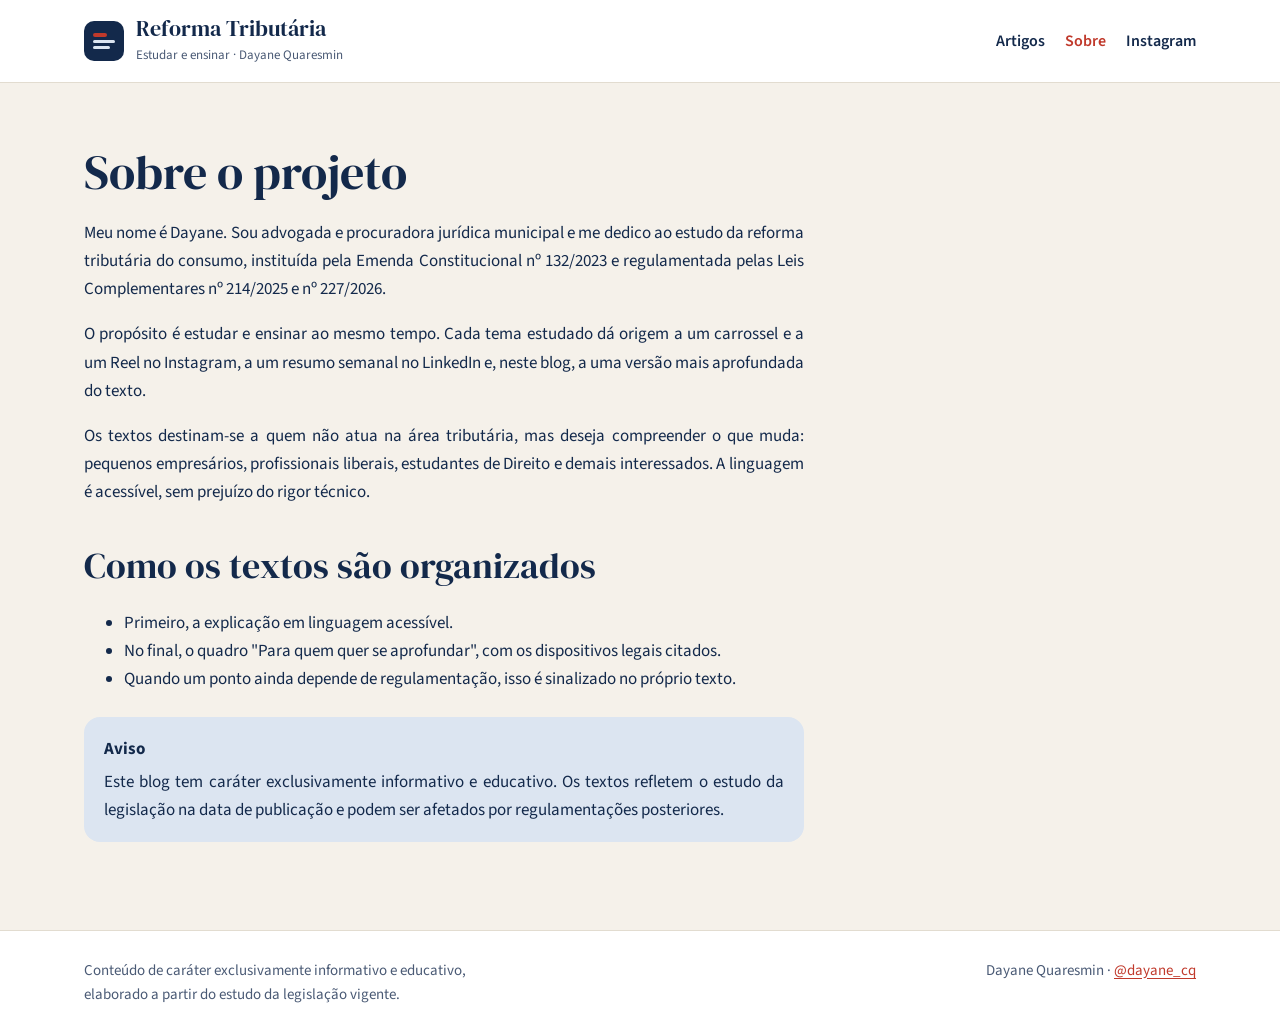
==== sobre.html @ baf085f2 "Publica o blog com o primeiro artigo (Semana 1) Co-Authored-By: Claude Opus 5.5 <noreply@anthropic.c" ====
<!DOCTYPE html>
<html lang="pt-BR">
<head>
<meta charset="utf-8">
<meta name="viewport" content="width=device-width, initial-scale=1">
<title>Sobre | Reforma Tributária</title>
<meta name="description" content="Sobre o projeto Reforma Tributária: Estudar e Ensinar.">
<link rel="preconnect" href="https://fonts.googleapis.com">
<link rel="preconnect" href="https://fonts.gstatic.com" crossorigin>
<link href="https://fonts.googleapis.com/css2?family=DM+Serif+Display&family=Source+Sans+3:wght@400;600;700&display=swap" rel="stylesheet">
<link rel="stylesheet" href="assets/style.css">
</head>
<body>

<header class="topo">
  <div class="wrap">
    <a class="marca" href="index.html">
      <svg width="40" height="40" viewBox="0 0 40 40" aria-hidden="true"><rect width="40" height="40" rx="10" fill="#13294B"/><rect x="9" y="12" width="14" height="4" rx="2" fill="#C0392B"/><rect x="9" y="19" width="22" height="3" rx="1.5" fill="#DCE5F1"/><rect x="9" y="25" width="17" height="3" rx="1.5" fill="#DCE5F1"/></svg>
      <span><b>Reforma Tributária</b><small>Estudar e ensinar · Dayane Quaresmin</small></span>
    </a>
    <nav class="menu" aria-label="Menu principal">
      <a href="index.html">Artigos</a>
      <a href="sobre.html" aria-current="page">Sobre</a>
      <a href="https://www.instagram.com/dayane_cq/">Instagram</a>
    </nav>
  </div>
</header>

<main>
  <div class="sobre">
    <h1>Sobre o projeto</h1>
    <p>Meu nome é Dayane. Sou advogada e procuradora jurídica municipal e me dedico ao estudo da reforma tributária do consumo, instituída pela Emenda Constitucional nº 132/2023 e regulamentada pelas Leis Complementares nº 214/2025 e nº 227/2026.</p>
    <p>O propósito é estudar e ensinar ao mesmo tempo. Cada tema estudado dá origem a um carrossel e a um Reel no Instagram, a um resumo semanal no LinkedIn e, neste blog, a uma versão mais aprofundada do texto.</p>
    <p>Os textos destinam-se a quem não atua na área tributária, mas deseja compreender o que muda: pequenos empresários, profissionais liberais, estudantes de Direito e demais interessados. A linguagem é acessível, sem prejuízo do rigor técnico.</p>
    <h2 class="secao-titulo" style="margin-top:40px">Como os textos são organizados</h2>
    <ul>
      <li>Primeiro, a explicação em linguagem acessível.</li>
      <li>No final, o quadro "Para quem quer se aprofundar", com os dispositivos legais citados.</li>
      <li>Quando um ponto ainda depende de regulamentação, isso é sinalizado no próprio texto.</li>
    </ul>
    <div class="nota">
      <strong>Aviso</strong>
      Este blog tem caráter exclusivamente informativo e educativo. Os textos refletem o estudo da legislação na data de publicação e podem ser afetados por regulamentações posteriores.
    </div>
  </div>
</main>

<footer class="rodape">
  <div class="wrap">
    <p>Conteúdo de caráter exclusivamente informativo e educativo, elaborado a partir do estudo da legislação vigente.</p>
    <p>Dayane Quaresmin · <a href="https://www.instagram.com/dayane_cq/">@dayane_cq</a></p>
  </div>
</footer>

</body>
</html>
---- assets/style.css ----
/*
VOICE: caderno de estudo sério e acessível, de uma procuradora que aprende e explica.
IDEA: um boletim impresso de estudo, com a linha do tempo da reforma como fio condutor.
PICTURE: na capa, a linha do tempo 2026–2033 em faixa azul-marinho.
COLOUR and TYPE: as cores dos cards (azul-marinho, azul, vermelho, branco, papel); DM Serif Display + Source Sans 3.
LAYOUT: cabeçalho, faixa de destaque, lista de artigos em coluna única; artigo em coluna de leitura de 68 caracteres.
*/
:root{
  --marinho:#13294B; --azul:#2E5A9E; --azul-claro:#DCE5F1; --vermelho:#C0392B;
  --papel:#F5F1EA; --branco:#FFFFFF; --cinza:#4A5A75; --linha:#E2DCD0;
  color-scheme:light;
}
*{box-sizing:border-box;min-width:0}
html{scroll-padding-top:72px}
body{margin:0;background:var(--papel);color:var(--marinho);font:17px/1.65 'Source Sans 3',system-ui,sans-serif;overflow-x:clip}
a{color:var(--vermelho);text-underline-offset:3px}
a:hover{color:#962C21}
a:focus-visible{outline:3px solid var(--azul);outline-offset:3px;border-radius:4px}
img{max-width:100%}

/* Cabeçalho */
.topo{background:var(--branco);border-bottom:1px solid var(--linha)}
.topo .wrap{display:flex;flex-wrap:wrap;align-items:center;gap:12px 28px;padding:16px max(5vw,16px);max-width:1240px;margin:0 auto}
.marca{display:flex;align-items:center;gap:12px;text-decoration:none;color:var(--marinho);margin-right:auto}
.marca svg{flex:none}
.marca b{font:400 22px/1.1 'DM Serif Display',Georgia,serif}
.marca small{display:block;font-size:13px;color:var(--cinza)}
.menu{display:flex;flex-wrap:wrap;gap:4px 20px;font-weight:600;font-size:16px}
.menu a{color:var(--marinho);text-decoration:none;padding:10px 0;display:inline-block}
.menu a:hover,.menu a[aria-current]{color:var(--vermelho)}

/* Faixa da capa */
.capa{background:var(--marinho);color:var(--branco)}
.capa .wrap{max-width:1240px;margin:0 auto;padding:clamp(36px,6vw,80px) max(5vw,16px);display:grid;grid-template-columns:minmax(0,1fr) minmax(0,1.1fr);gap:clamp(28px,5vw,64px);align-items:center}
.capa h1{font:400 clamp(34px,5vw,52px)/1.05 'DM Serif Display',Georgia,serif;margin:0 0 18px;text-wrap:balance}
.capa p{color:var(--azul-claro);font-size:18px;margin:0 0 14px;max-width:34em}
.capa .chamada{display:inline-flex;align-items:center;min-height:44px;padding:0 20px;margin-top:10px;border-radius:12px;background:var(--vermelho);color:var(--branco);font-weight:700;text-decoration:none}
.capa .chamada:hover{background:#962C21;color:var(--branco)}

.tempo{background:rgba(255,255,255,.06);border:1px solid rgba(255,255,255,.14);border-radius:24px;padding:28px 26px}
.tempo h2{font-size:14px;font-weight:700;color:var(--azul-claro);margin:0 0 22px;letter-spacing:.02em}
.marcos{list-style:none;margin:0;padding:0;position:relative;display:grid;gap:18px}
.marcos::before{content:"";position:absolute;left:13px;top:8px;bottom:8px;width:3px;background:var(--azul);border-radius:2px}
.marcos li{position:relative;padding-left:46px}
.marcos li::before{content:"";position:absolute;left:4px;top:5px;width:21px;height:21px;border-radius:50%;background:var(--branco);box-shadow:0 0 0 4px var(--marinho)}
.marcos li.fim::before{background:#E0584A}
.marcos b{display:block;font:400 26px/1.1 'DM Serif Display',Georgia,serif;color:var(--branco)}
.marcos span{color:var(--azul-claro);font-size:16px}

/* Conteúdo */
main{max-width:1240px;margin:0 auto;padding:clamp(32px,5vw,64px) max(5vw,16px)}
.secao-titulo{font:400 clamp(28px,3.4vw,36px)/1.1 'DM Serif Display',Georgia,serif;margin:0 0 24px}
.lista{display:grid;gap:18px;max-width:860px}
.card{background:var(--branco);border:1px solid var(--linha);border-radius:20px;padding:24px 26px}
.card .meta{font-size:14px;color:var(--cinza);margin:0 0 6px}
.card h3{font:400 26px/1.15 'DM Serif Display',Georgia,serif;margin:0 0 10px}
.card h3 a{color:var(--marinho);text-decoration:none}
.card h3 a:hover{color:var(--vermelho)}
.card p{margin:0 0 12px}
.etiquetas{display:flex;flex-wrap:wrap;gap:8px;margin:0;padding:0;list-style:none}
.etiquetas li{font-size:14px;font-weight:600;background:var(--azul-claro);color:var(--marinho);padding:4px 12px;border-radius:999px}
.proximos{margin-top:48px;max-width:860px}
.proximos ol{margin:0;padding-left:22px}
.proximos li{margin:6px 0}

/* Artigo */
.artigo{max-width:720px;margin:0 auto}
.artigo .meta{font-size:15px;color:var(--cinza);margin:0 0 10px}
.artigo h1{font:400 clamp(34px,5vw,48px)/1.08 'DM Serif Display',Georgia,serif;margin:0 0 18px;text-wrap:balance}
.artigo .abertura{font-size:20px;line-height:1.55;color:var(--cinza);margin:0 0 32px}
.artigo h2{font:400 30px/1.15 'DM Serif Display',Georgia,serif;margin:44px 0 14px}
.artigo p,.artigo li{max-width:68ch}
.artigo ul{padding-left:22px}
.artigo li{margin:8px 0}
.tabela{width:100%;border-collapse:collapse;margin:20px 0 8px;background:var(--branco);border-radius:16px;overflow:hidden;font-size:16px}
.tabela th,.tabela td{text-align:left;padding:12px 14px;border-bottom:1px solid var(--linha);vertical-align:top}
.tabela th{background:var(--marinho);color:var(--branco);font-weight:700}
.tabela tr:last-child td{border-bottom:0}
.riscado{text-decoration:line-through;text-decoration-color:var(--vermelho);color:var(--cinza)}
.nota{background:var(--azul-claro);border-radius:16px;padding:18px 20px;margin:24px 0}
.nota strong{display:block;margin-bottom:4px}
.aprofundar{background:var(--marinho);color:var(--branco);border-radius:20px;padding:26px 26px 18px;margin:48px 0 0}
.aprofundar h2{color:var(--branco);margin:0 0 12px;font-size:26px}
.aprofundar li{color:var(--azul-claro)}
.aprofundar b{color:var(--branco)}
.voltar{display:inline-flex;align-items:center;min-height:44px;font-weight:600}

/* Sobre */
.sobre{max-width:720px}
.sobre h1{font:400 clamp(34px,5vw,48px)/1.08 'DM Serif Display',Georgia,serif;margin:0 0 20px}

/* Rodapé */
.rodape{background:var(--branco);border-top:1px solid var(--linha);font-size:15px;color:var(--cinza)}
.rodape .wrap{max-width:1240px;margin:0 auto;padding:28px max(5vw,16px);display:flex;flex-wrap:wrap;gap:10px 32px;justify-content:space-between}
.rodape p{margin:0;max-width:60ch}

/* Texto justificado */
.capa p,.card p,.artigo p,.artigo li,.sobre p,.sobre li,.nota,.proximos li{text-align:justify;hyphens:auto;-webkit-hyphens:auto}
.artigo .meta,.card .meta{text-align:left}

@media(max-width:820px){
  .capa .wrap{grid-template-columns:minmax(0,1fr)}
}
@media(max-width:600px){
  body{font-size:16px}
  .tabela{font-size:14px}
  .tabela thead{display:none}
  .tabela tr{display:grid;padding:10px 14px;border-bottom:1px solid var(--linha)}
  .tabela td{border:0;padding:3px 0}
  .tabela td::before{content:attr(data-l) ": ";font-weight:700;color:var(--marinho)}
}
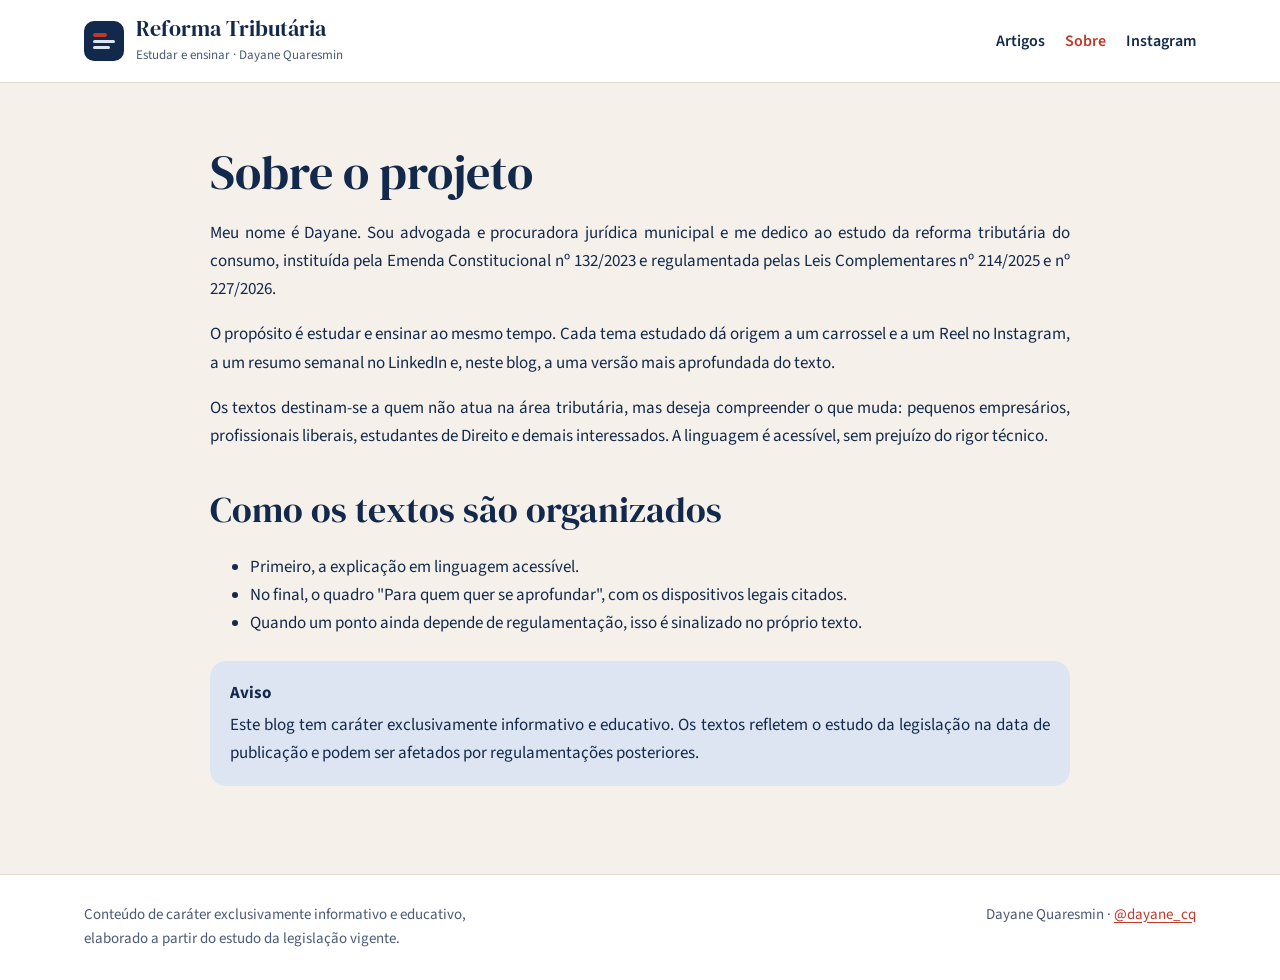
==== commit 1ff03c8d: "Centraliza o conteúdo e força a atualização do estilo Co-Authored-By: Claude Opus 5.5 <noreply@anthr" ====
--- a/sobre.html
+++ b/sobre.html
@@ -8,7 +8,7 @@
 <link rel="preconnect" href="https://fonts.googleapis.com">
 <link rel="preconnect" href="https://fonts.gstatic.com" crossorigin>
 <link href="https://fonts.googleapis.com/css2?family=DM+Serif+Display&family=Source+Sans+3:wght@400;600;700&display=swap" rel="stylesheet">
-<link rel="stylesheet" href="assets/style.css">
+<link rel="stylesheet" href="assets/style.css?v=3">
 </head>
 <body>
 
--- a/assets/style.css
+++ b/assets/style.css
@@ -50,7 +50,7 @@
 /* Conteúdo */
 main{max-width:1240px;margin:0 auto;padding:clamp(32px,5vw,64px) max(5vw,16px)}
 .secao-titulo{font:400 clamp(28px,3.4vw,36px)/1.1 'DM Serif Display',Georgia,serif;margin:0 0 24px}
-.lista{display:grid;gap:18px;max-width:860px}
+.lista{display:grid;gap:18px}
 .card{background:var(--branco);border:1px solid var(--linha);border-radius:20px;padding:24px 26px}
 .card .meta{font-size:14px;color:var(--cinza);margin:0 0 6px}
 .card h3{font:400 26px/1.15 'DM Serif Display',Georgia,serif;margin:0 0 10px}
@@ -59,7 +59,7 @@
 .card p{margin:0 0 12px}
 .etiquetas{display:flex;flex-wrap:wrap;gap:8px;margin:0;padding:0;list-style:none}
 .etiquetas li{font-size:14px;font-weight:600;background:var(--azul-claro);color:var(--marinho);padding:4px 12px;border-radius:999px}
-.proximos{margin-top:48px;max-width:860px}
+.proximos{margin-top:48px}
 .proximos ol{margin:0;padding-left:22px}
 .proximos li{margin:6px 0}
 
@@ -69,7 +69,6 @@
 .artigo h1{font:400 clamp(34px,5vw,48px)/1.08 'DM Serif Display',Georgia,serif;margin:0 0 18px;text-wrap:balance}
 .artigo .abertura{font-size:20px;line-height:1.55;color:var(--cinza);margin:0 0 32px}
 .artigo h2{font:400 30px/1.15 'DM Serif Display',Georgia,serif;margin:44px 0 14px}
-.artigo p,.artigo li{max-width:68ch}
 .artigo ul{padding-left:22px}
 .artigo li{margin:8px 0}
 .tabela{width:100%;border-collapse:collapse;margin:20px 0 8px;background:var(--branco);border-radius:16px;overflow:hidden;font-size:16px}
@@ -86,7 +85,8 @@
 .voltar{display:inline-flex;align-items:center;min-height:44px;font-weight:600}
 
 /* Sobre */
-.sobre{max-width:720px}
+.sobre{max-width:860px;margin:0 auto}
+.coluna{max-width:860px;margin:0 auto}
 .sobre h1{font:400 clamp(34px,5vw,48px)/1.08 'DM Serif Display',Georgia,serif;margin:0 0 20px}
 
 /* Rodapé */
@@ -94,9 +94,9 @@
 .rodape .wrap{max-width:1240px;margin:0 auto;padding:28px max(5vw,16px);display:flex;flex-wrap:wrap;gap:10px 32px;justify-content:space-between}
 .rodape p{margin:0;max-width:60ch}
 
-/* Texto justificado */
-.capa p,.card p,.artigo p,.artigo li,.sobre p,.sobre li,.nota,.proximos li{text-align:justify;hyphens:auto;-webkit-hyphens:auto}
-.artigo .meta,.card .meta{text-align:left}
+/* Texto justificado, sem separação silábica, com a mesma largura dentro e fora das caixas */
+p,li,.nota{text-align:justify;hyphens:manual;-webkit-hyphens:manual;overflow-wrap:normal;word-break:normal}
+.meta,.marcos li,.etiquetas li,.menu a,.rodape p,.tabela td{text-align:left}
 
 @media(max-width:820px){
   .capa .wrap{grid-template-columns:minmax(0,1fr)}
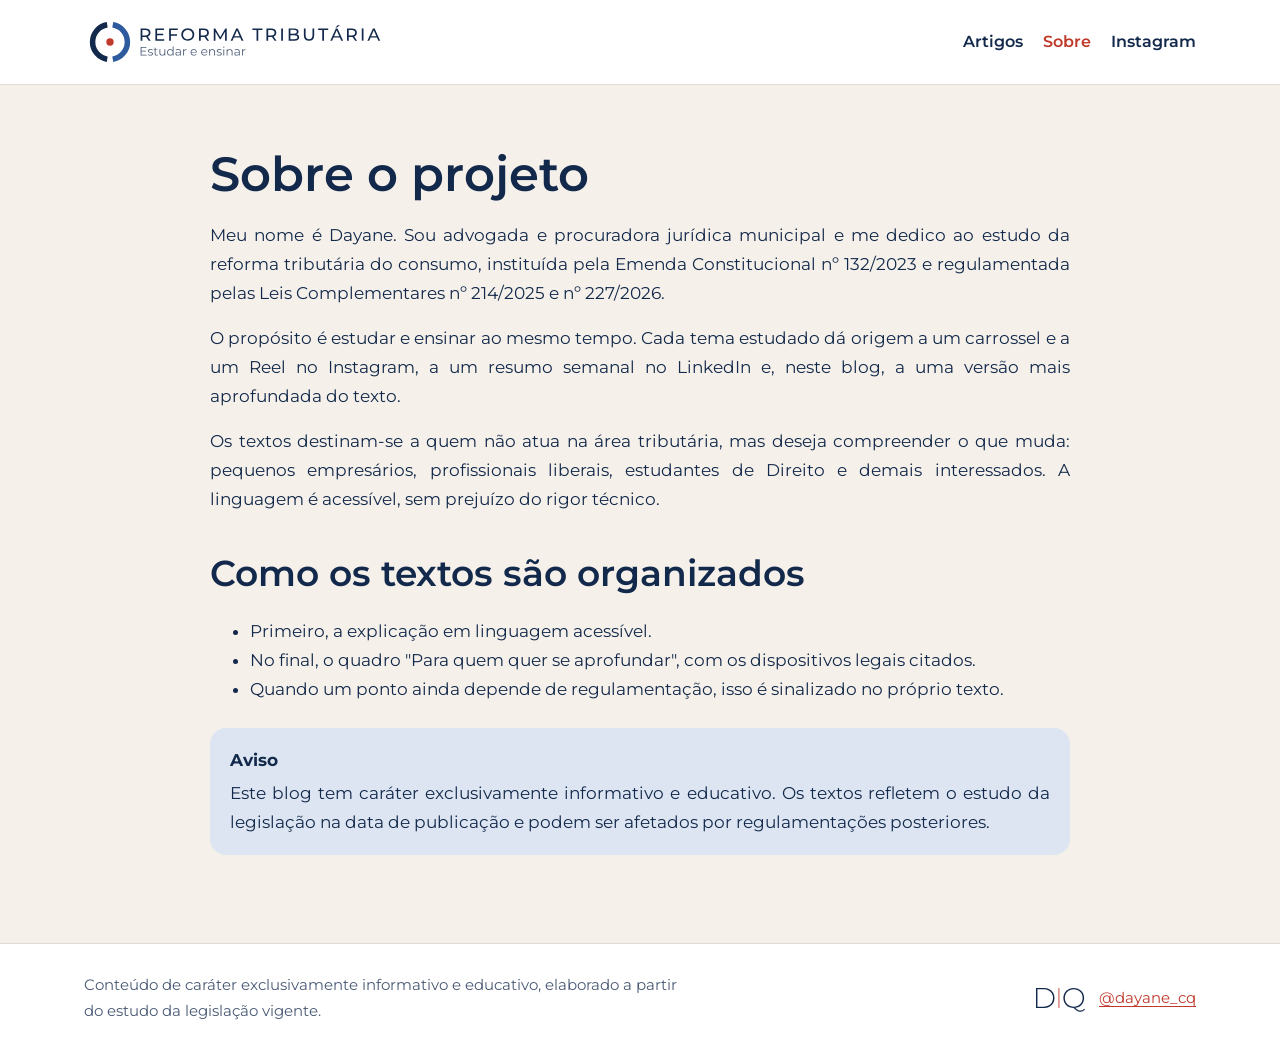
==== commit ebf3a9cb: "Aplica a identidade visual: selo da série, assinatura D | Q, ícone e fonte Montserrat Co-Authored-By" ====
--- a/sobre.html
+++ b/sobre.html
@@ -7,17 +7,15 @@
 <meta name="description" content="Sobre o projeto Reforma Tributária: Estudar e Ensinar.">
 <link rel="preconnect" href="https://fonts.googleapis.com">
 <link rel="preconnect" href="https://fonts.gstatic.com" crossorigin>
-<link href="https://fonts.googleapis.com/css2?family=DM+Serif+Display&family=Source+Sans+3:wght@400;600;700&display=swap" rel="stylesheet">
-<link rel="stylesheet" href="assets/style.css?v=3">
+<link href="https://fonts.googleapis.com/css2?family=Montserrat:wght@400;500;600&display=swap" rel="stylesheet">
+<link rel="icon" href="assets/marca/serie-simbolo.svg" type="image/svg+xml">
+<link rel="stylesheet" href="assets/style.css?v=4">
 </head>
 <body>
 
 <header class="topo">
   <div class="wrap">
-    <a class="marca" href="index.html">
-      <svg width="40" height="40" viewBox="0 0 40 40" aria-hidden="true"><rect width="40" height="40" rx="10" fill="#13294B"/><rect x="9" y="12" width="14" height="4" rx="2" fill="#C0392B"/><rect x="9" y="19" width="22" height="3" rx="1.5" fill="#DCE5F1"/><rect x="9" y="25" width="17" height="3" rx="1.5" fill="#DCE5F1"/></svg>
-      <span><b>Reforma Tributária</b><small>Estudar e ensinar · Dayane Quaresmin</small></span>
-    </a>
+    <a class="marca" href="index.html"><svg class="logo" width="302" height="52" viewBox="0 0 1040.06 179.00" role="img" aria-label="Reforma Tributária: estudar e ensinar"><path d="M80.00 30.26 A60 60 0 0 0 80.00 148.74" fill="none" stroke="#13294B" stroke-width="19.00"/><path d="M99.00 30.26 A60 60 0 0 1 99.00 148.74" fill="none" stroke="#2E5A9E" stroke-width="19.00"/><circle cx="89.5" cy="89.5" r="12.73" fill="#C0392B"/><path transform="translate(188.69,84.80) scale(0.06000,-0.06000)" d="M105.1311818943839 0V700H378.44509639564126Q514.2011735121542 700 592.2682313495391 635.2774518021794Q670.3352891869238 570.5549036043587 670.3352891869238 455.6433361274099Q670.3352891869238 380.2652975691534 635.2240150880134 325.80951383067895Q600.1127409891031 271.3537300922045 534.8124476110645 242.16471081307628Q469.51215423302597 212.97569153394804 378.44509639564126 212.97569153394804H160.04568315171835L204.51508801341157 259.1341156747695V0ZM573.4178541492037 0 394.6404023470243 254H502.4023470243085L682.0243084660519 0ZM204.51508801341157 249.31098072087175 160.04568315171835 297.8474434199497H375.3780385582565Q471.3537300922045 297.8474434199497 520.7303017602683 339.4130343671417Q570.1068734283319 380.9786253143336 570.1068734283319 455.6433361274099Q570.1068734283319 531.3080469404862 520.7303017602683 572.3736378876781Q471.3537300922045 613.43922883487 375.3780385582565 613.43922883487H160.04568315171835L204.51508801341157 662.8202011735121Z" fill="#13294B"/><path transform="translate(239.51,84.80) scale(0.06000,-0.06000)" d="M105.1311818943839 0V700H599.2011735121542V613.43922883487H204.51508801341157V86.56077116512992H613.3566638725902V0ZM196.13704945515508 313.06412405699916V397.93587594300084H555.8901927912825V313.06412405699916Z" fill="#13294B"/><path transform="translate(286.91,84.80) scale(0.06000,-0.06000)" d="M105.1311818943839 0V700H599.2011735121542V613.43922883487H204.51508801341157V0ZM195.29253981559094 282.9300083822297V369.4907795473596H555.8901927912825V282.9300083822297Z" fill="#13294B"/><path transform="translate(332.21,84.80) scale(0.06000,-0.06000)" d="M420.71724680519407 -8.067057837384745Q340.5229261334392 -8.067057837384745 272.30567932824516 18.855196982397317Q204.08843252305113 45.77745180217938 153.89941324392288 94.19970662196144Q103.71039396479463 142.6219614417435 75.86588432523051 207.6817382443338Q48.02137468566639 272.74151504692406 48.02137468566639 350Q48.02137468566639 427.25848495307594 75.86588432523051 492.31826175566624Q103.71039396479463 557.3780385582565 154.006828943692 605.9221521515327Q204.30326392258937 654.4662657448089 272.2293771415126 681.2666617910968Q340.15549036043586 708.0670578373847 420.53352891869235 708.0670578373847Q500.91156747694885 708.0670578373847 568.5950693739798 681.4168598142408Q636.2785712710107 654.7666617910968 686.3953627520184 606.4946049944588Q736.512154233026 558.2225481978206 764.3566638725902 492.871332774518Q792.2011735121542 427.52011735121545 792.2011735121542 349.9155490360436Q792.2011735121542 272.3109807208717 764.3566638725902 207.04421626152555Q736.512154233026 141.77745180217937 686.3953627520184 93.50539500554126Q636.2785712710107 45.23333820890316 568.5950693739798 18.58314018575921Q500.91156747694885 -8.067057837384745 420.71724680519407 -8.067057837384745ZM420.53352891869235 81.02724224643755Q479.0213746856664 81.02724224643755 528.4162863618019 101.08596244047726Q577.8111980379374 121.14468263451695 614.4590357331347 157.6515533876692Q651.1068734283319 194.15842414082147 671.5398155909472 243.09023549320725Q691.9727577535624 292.022046845593 691.9727577535624 350.2549463062835Q691.9727577535624 408.48784576697403 671.6347043144938 457.0921861302893Q651.296650875425 505.69652649360455 614.6083976127912 542.2502039569242Q577.9201443501574 578.803881420244 528.4707595179119 598.8883195869032Q479.0213746856664 618.9727577535624 420.53352891869235 618.9727577535624Q362.0456831517184 618.9727577535624 312.4001949574767 598.8609293126158Q262.754706763235 578.7491008716693 225.92095745782984 542.1455731091465Q189.08720815242472 505.5420453466238 168.66849929834143 456.8714205195331Q148.24979044425817 408.20079569244234 148.24979044425817 350.2787297825162Q148.24979044425817 292.3566638725901 168.6295816505372 243.42485252020433Q189.00937285681627 194.49304116781855 225.7729177779471 157.6930838697433Q262.53646269907796 120.89312657166806 312.29107292539817 100.9601844090528Q362.0456831517184 81.02724224643755 420.53352891869235 81.02724224643755Z" fill="#13294B"/><path transform="translate(389.81,84.80) scale(0.06000,-0.06000)" d="M105.1311818943839 0V700H378.44509639564126Q514.2011735121542 700 592.2682313495391 635.2774518021794Q670.3352891869238 570.5549036043587 670.3352891869238 455.6433361274099Q670.3352891869238 380.2652975691534 635.2240150880134 325.80951383067895Q600.1127409891031 271.3537300922045 534.8124476110645 242.16471081307628Q469.51215423302597 212.97569153394804 378.44509639564126 212.97569153394804H160.04568315171835L204.51508801341157 259.1341156747695V0ZM573.4178541492037 0 394.6404023470243 254H502.4023470243085L682.0243084660519 0ZM204.51508801341157 249.31098072087175 160.04568315171835 297.8474434199497H375.3780385582565Q471.3537300922045 297.8474434199497 520.7303017602683 339.4130343671417Q570.1068734283319 380.9786253143336 570.1068734283319 455.6433361274099Q570.1068734283319 531.3080469404862 520.7303017602683 572.3736378876781Q471.3537300922045 613.43922883487 375.3780385582565 613.43922883487H160.04568315171835L204.51508801341157 662.8202011735121Z" fill="#13294B"/><path transform="translate(440.63,84.80) scale(0.06000,-0.06000)" d="M105.1311818943839 0V700H187.15842414082147L500.7347024308466 171.20410729253982H457.10980720871754L767.1525565800503 700H849.1797988264879L850.0243084660519 0H754.0184409052808L753.1739312657166 548.546102263202H775.5305951383068L500.0456831517184 84.6433361274099H454.2652975691534L176.0913663034367 548.546102263202H201.13704945515508V0Z" fill="#13294B"/><path transform="translate(505.13,84.80) scale(0.06000,-0.06000)" d="M-1.1341156747694896 0 316.2652975691534 700H414.8046940486169L733.048616932104 0H628.1311818943839L344.91156747694885 644.3080469404862H385.31391450125733L102.09430008382229 0ZM133.7347024308466 174.68608549874267 161.46940486169322 255.33528918692372H555.0884325230511L583.6676445934619 174.68608549874267Z" fill="#13294B"/><path transform="translate(579.59,84.80) scale(0.06000,-0.06000)" d="M243.73176865046102 0V613.43922883487H4V700H582.8474434199497V613.43922883487H343.1156747694887V0Z" fill="#13294B"/><path transform="translate(622.01,84.80) scale(0.06000,-0.06000)" d="M105.1311818943839 0V700H378.44509639564126Q514.2011735121542 700 592.2682313495391 635.2774518021794Q670.3352891869238 570.5549036043587 670.3352891869238 455.6433361274099Q670.3352891869238 380.2652975691534 635.2240150880134 325.80951383067895Q600.1127409891031 271.3537300922045 534.8124476110645 242.16471081307628Q469.51215423302597 212.97569153394804 378.44509639564126 212.97569153394804H160.04568315171835L204.51508801341157 259.1341156747695V0ZM573.4178541492037 0 394.6404023470243 254H502.4023470243085L682.0243084660519 0ZM204.51508801341157 249.31098072087175 160.04568315171835 297.8474434199497H375.3780385582565Q471.3537300922045 297.8474434199497 520.7303017602683 339.4130343671417Q570.1068734283319 380.9786253143336 570.1068734283319 455.6433361274099Q570.1068734283319 531.3080469404862 520.7303017602683 572.3736378876781Q471.3537300922045 613.43922883487 375.3780385582565 613.43922883487H160.04568315171835L204.51508801341157 662.8202011735121Z" fill="#13294B"/><path transform="translate(672.83,84.80) scale(0.06000,-0.06000)" d="M105.1311818943839 0V700H204.51508801341157V0Z" fill="#13294B"/><path transform="translate(698.63,84.80) scale(0.06000,-0.06000)" d="M105.1311818943839 0V700H419.28960603520534Q539.9572506286672 700 605.1462699077955 651.6997066219615Q670.3352891869238 603.3994132439229 670.3352891869238 518.7774518021794Q670.3352891869238 462.46647108130765 644.446563285834 423.1219614417435Q618.5578373847443 383.77745180217937 575.7361693210394 363.0884325230511Q532.9145012573345 342.3994132439229 483.1156747694887 342.3994132439229L500.96018440905283 372.28960603520534Q560.8474434199497 372.28960603520534 607.1691114836547 351.3673512154233Q653.4907795473596 330.44509639564126 680.0685247275776 289.6005867560771Q706.6462699077955 248.75607711651298 706.6462699077955 188.91156747694887Q706.6462699077955 99.22254819782061 639.5014668901929 49.61127409891031Q572.3566638725902 0 439.28960603520534 0ZM204.51508801341157 81.49371332774518H434.84450963956414Q518.1311818943839 81.49371332774518 562.2745180217937 109.17057837384745Q606.4178541492037 136.8474434199497 606.4178541492037 197.3566638725901Q606.4178541492037 257.8658843252305 562.2745180217937 285.8872590108969Q518.1311818943839 313.9086336965633 434.84450963956414 313.9086336965633H196.13704945515508V395.4023470243085H409.77745180217937Q486.13118189438393 395.4023470243085 528.1190276613579 423.1569572506287Q570.1068734283319 450.91156747694885 570.1068734283319 506.9543168482816Q570.1068734283319 562.9970662196145 528.1190276613579 590.7516764459347Q486.13118189438393 618.5062866722549 409.77745180217937 618.5062866722549H204.51508801341157Z" fill="#13294B"/><path transform="translate(751.25,84.80) scale(0.06000,-0.06000)" d="M395.3109807208717 -8.067057837384745Q256.79882648784576 -8.067057837384745 177.96500419111482 71.0Q99.1311818943839 150.06705783738474 99.1311818943839 302.28960603520534V700H198.51508801341157V305.82313495389775Q198.51508801341157 189.46940486169322 250.08067896060354 135.2483235540654Q301.6462699077955 81.02724224643755 396.15549036043586 81.02724224643755Q490.6647108130763 81.02724224643755 542.2303017602683 135.2483235540654Q593.7958927074602 189.46940486169322 593.7958927074602 305.82313495389775V700H691.4907795473596V302.28960603520534Q691.4907795473596 150.06705783738474 612.6569572506287 71.0Q533.8231349538977 -8.067057837384745 395.3109807208717 -8.067057837384745Z" fill="#13294B"/><path transform="translate(805.91,84.80) scale(0.06000,-0.06000)" d="M243.73176865046102 0V613.43922883487H4V700H582.8474434199497V613.43922883487H343.1156747694887V0Z" fill="#13294B"/><path transform="translate(848.33,84.80) scale(0.06000,-0.06000)" d="M-1.1341156747694896 0 316.2652975691534 700H414.8046940486169L733.048616932104 0H628.1311818943839L344.91156747694885 644.3080469404862H385.31391450125733L102.09430008382229 0ZM133.7347024308466 174.68608549874267 161.46940486169322 255.33528918692372H555.0884325230511L583.6676445934619 174.68608549874267ZM290.55490360435874 757.0 427.17686504610225 887.268231349539H549.0943000838223L381.3595976529757 757.0Z" fill="#13294B"/><path transform="translate(899.45,84.80) scale(0.06000,-0.06000)" d="M105.1311818943839 0V700H378.44509639564126Q514.2011735121542 700 592.2682313495391 635.2774518021794Q670.3352891869238 570.5549036043587 670.3352891869238 455.6433361274099Q670.3352891869238 380.2652975691534 635.2240150880134 325.80951383067895Q600.1127409891031 271.3537300922045 534.8124476110645 242.16471081307628Q469.51215423302597 212.97569153394804 378.44509639564126 212.97569153394804H160.04568315171835L204.51508801341157 259.1341156747695V0ZM573.4178541492037 0 394.6404023470243 254H502.4023470243085L682.0243084660519 0ZM204.51508801341157 249.31098072087175 160.04568315171835 297.8474434199497H375.3780385582565Q471.3537300922045 297.8474434199497 520.7303017602683 339.4130343671417Q570.1068734283319 380.9786253143336 570.1068734283319 455.6433361274099Q570.1068734283319 531.3080469404862 520.7303017602683 572.3736378876781Q471.3537300922045 613.43922883487 375.3780385582565 613.43922883487H160.04568315171835L204.51508801341157 662.8202011735121Z" fill="#13294B"/><path transform="translate(950.27,84.80) scale(0.06000,-0.06000)" d="M105.1311818943839 0V700H204.51508801341157V0Z" fill="#13294B"/><path transform="translate(976.07,84.80) scale(0.06000,-0.06000)" d="M-1.1341156747694896 0 316.2652975691534 700H414.8046940486169L733.048616932104 0H628.1311818943839L344.91156747694885 644.3080469404862H385.31391450125733L102.09430008382229 0ZM133.7347024308466 174.68608549874267 161.46940486169322 255.33528918692372H555.0884325230511L583.6676445934619 174.68608549874267Z" fill="#13294B"/><path transform="translate(190.20,136.20) scale(0.04200,-0.04200)" d="M114.30092204526404 0V700H594.1994970662196V635.6689019279129H187.56496227996647V64.33109807208717H608.6328583403185V0ZM180.2984073763621 323.9010896898575V387.0989103101425H550.3327745180218V323.9010896898575Z" fill="#4A5A75"/><path transform="translate(218.30,136.20) scale(0.04200,-0.04200)" d="M240.233025984912 -4.699916177703269Q174.96647108130762 -4.699916177703269 116.84995808885162 13.883487007544007Q58.73344509639564 32.46689019279128 26.333612740989103 60.067057837384745L57.59932942162615 116.2984073763621Q89.56580050293378 91.56496227996647 139.56580050293377 74.18147527242246Q189.56580050293377 56.797988264878455 244.7661357921207 56.797988264878455Q319.766974015088 56.797988264878455 352.967309304275 80.2984073763621Q386.1676445934619 103.79882648784576 386.1676445934619 142.89941324392288Q386.1676445934619 171.96647108130762 367.73428331936293 188.3667225481978Q349.30092204526403 204.766974015088 318.9341994970662 213.43378038558257Q288.5674769488684 222.10058675607712 251.9840737636211 227.96730930427492Q215.40067057837385 233.83403185247275 178.81726739312657 242.1173512154233Q142.2338642078793 250.40067057837385 111.86714165968147 265.7506286672255Q81.50041911148365 281.1005867560771 63.067057837384745 308.01718357082984Q44.63369656328584 334.93378038558257 44.63369656328584 379.6336965632858Q44.63369656328584 423.1332774518022 69.01676445934619 457.09974853310985Q93.39983235540655 491.06621961441743 139.84953897736798 510.63285834031853Q186.29924559932942 530.1994970662196 253.13243922883487 530.1994970662196Q303.9656328583403 530.1994970662196 355.2154233025985 516.8327745180218Q406.46521374685665 503.466051969824 438.8650461022632 480.5993294216262L407.5993294216262 424.3679798826488Q373.19949706621964 448.2347024308466 333.1827326068734 458.46814752724225Q293.1659681475272 468.7015926236379 252.56580050293377 468.7015926236379Q182.2984073763621 468.7015926236379 148.8981559094719 444.20117351215424Q115.49790444258173 419.7007544006706 115.49790444258173 382.4668901927913Q115.49790444258173 351.83319362950544 133.93126571668063 334.7162615255658Q152.36462699077953 317.5993294216262 182.73134953897735 308.14920368818105Q213.09807208717518 298.69907795473597 249.68147527242246 292.8323554065381Q286.26487845766974 286.9656328583403 322.63160100586754 278.68231349538974Q358.9983235540654 270.3989941324392 389.36504610226325 255.5490360435876Q419.73176865046105 240.69907795473597 438.16512992455995 214.4991617770327Q456.59849119865885 188.29924559932942 456.59849119865885 144.59932942162615Q456.59849119865885 99.36630343671416 431.06538139145016 65.74979044425817Q405.5322715842414 32.13327745180218 357.3658843252305 13.716680637049455Q309.19949706621964 -4.699916177703269 240.233025984912 -4.699916177703269Z" fill="#4A5A75"/><path transform="translate(238.79,136.20) scale(0.04200,-0.04200)" d="M264.99916177703267 -4.699916177703269Q190.96647108130762 -4.699916177703269 151.03352891869235 35.39983235540654Q111.10058675607712 75.49958088851635 111.10058675607712 148.36546521374686V640.7661357921207H182.09807208717518V152.2321877619447Q182.09807208717518 105.73176865046102 205.41492036881812 80.69823973176865Q228.73176865046102 55.664710813076276 272.79882648784576 55.664710813076276Q319.69907795473597 55.664710813076276 350.8658843252305 82.56496227996647L375.6320201173512 31.73344509639564Q355.36546521374686 13.300083822296731 325.5989103101425 4.300083822296731Q295.8323554065381 -4.699916177703269 264.99916177703267 -4.699916177703269ZM17.333612740989103 466.26823134953895V525.4995808885163H341.79882648784576V466.26823134953895Z" fill="#4A5A75"/><path transform="translate(255.85,136.20) scale(0.04200,-0.04200)" d="M316.4668901927913 -4.699916177703269Q248.766974015088 -4.699916177703269 198.71709974853312 20.083403185247278Q148.66722548197822 44.86672254819782 121.1839899413244 95.13327745180219Q93.70075440067058 145.39983235540655 93.70075440067058 220.49958088851633V525.4995808885163H164.69823973176864V227.86588432523052Q164.69823973176864 144.33193629505448 206.1986588432523 101.69823973176864Q247.69907795473597 59.064543168482814 323.39983235540655 59.064543168482814Q378.2003352891869 59.064543168482814 418.4006705783738 81.74811399832356Q458.6010058675608 104.4316848281643 480.4844928751048 147.34870075440068Q502.3679798826488 190.26571668063704 502.3679798826488 249.59932942162615V525.4995808885163H573.3654652137468V0H505.20117351215424V143.73344509639566L516.2673931265716 117.50125733445097Q491.43419949706623 60.13411567476949 438.85079631181895 27.71709974853311Q386.2673931265717 -4.699916177703269 316.4668901927913 -4.699916177703269Z" fill="#4A5A75"/><path transform="translate(284.07,136.20) scale(0.04200,-0.04200)" d="M308.39983235540655 -4.699916177703269Q233.4333612740989 -4.699916177703269 173.883487007544 29.083403185247278Q114.33361274098911 62.86672254819782 80.20033528918692 123.21668063704946Q46.067057837384745 183.5666387259011 46.067057837384745 262.96647108130765Q46.067057837384745 342.7996647108131 80.20033528918692 402.7162615255658Q114.33361274098911 462.63285834031853 173.883487007544 496.41617770326906Q233.4333612740989 530.1994970662196 308.39983235540655 530.1994970662196Q376.5666387259011 530.1994970662196 431.43336127409896 498.966051969824Q486.30008382229676 467.7326068734283 518.8000838222968 408.3826487845767Q551.3000838222968 349.0326906957251 551.3000838222968 262.96647108130765Q551.3000838222968 177.90025146689018 519.3667225481978 117.8336127409891Q487.4333612740989 57.76697401508801 432.56663872590104 26.53352891869237Q377.69991617770324 -4.699916177703269 308.39983235540655 -4.699916177703269ZM313.49958088851633 57.931265716680635Q369.30008382229676 57.931265716680635 413.58382229673094 83.54819782062029Q457.86756077116513 109.16512992455993 483.61777032690696 155.6655490360436Q509.3679798826488 202.16596814752725 509.3679798826488 262.96647108130765Q509.3679798826488 324.766974015088 483.61777032690696 370.7673931265717Q457.86756077116513 416.76781223805534 413.58382229673094 442.16806370494555Q369.30008382229676 467.5683151718357 313.49958088851633 467.5683151718357Q257.69907795473597 467.5683151718357 213.6320201173512 442.16806370494555Q169.56496227996647 416.76781223805534 143.59807208717518 370.7673931265717Q117.6311818943839 324.766974015088 117.6311818943839 262.96647108130765Q117.6311818943839 202.16596814752725 143.59807208717518 155.6655490360436Q169.56496227996647 109.16512992455993 213.6320201173512 83.54819782062029Q257.69907795473597 57.931265716680635 313.49958088851633 57.931265716680635ZM511.06789606035204 0V158.26823134953898L518.2347024308466 263.96647108130765L508.2347024308466 369.6647108130763V742H579.2321877619447V0Z" fill="#4A5A75"/><path transform="translate(312.55,136.20) scale(0.04200,-0.04200)" d="M428.00083822296733 0V115.63369656328584L425.1676445934619 135.46689019279128V328.93378038558257Q425.1676445934619 396.33445096395644 387.41743503772005 432.2347024308466Q349.6672254819782 468.1349538977368 275.9002514668902 468.1349538977368Q224.69991617770327 468.1349538977368 178.96647108130765 451.2514668901928Q133.233025984912 434.3679798826488 100.93294216261526 406.33445096395644L69.36714165968148 458.8658843252305Q109.20033528918692 492.7326068734283 165.3168482816429 511.466051969824Q221.4333612740989 530.1994970662196 282.83319362950544 530.1994970662196Q385.2992455993294 530.1994970662196 440.7321877619447 479.3830678960603Q496.16512992455995 428.5666387259011 496.16512992455995 325.9673093042749V0ZM246.86672254819783 -4.699916177703269Q187.73344509639566 -4.699916177703269 144.46689019279128 14.433361274098909Q101.20033528918692 33.566638725901086 78.00041911148365 68.26655490360436Q54.800502933780386 102.96647108130763 54.800502933780386 147.6663872590109Q54.800502933780386 188.63285834031853 74.2837384744342 222.39941324392288Q93.76697401508801 256.1659681475272 138.30008382229673 276.7992455993294Q182.83319362950544 297.4325230511316 258.06621961441743 297.4325230511316H439.00083822296733V244.43419949706623H260.466051969824Q183.79882648784576 244.43419949706623 154.51508801341157 217.45054484492874Q125.23134953897737 190.46689019279128 125.23134953897737 150.36630343671416Q125.23134953897737 104.83235540653814 160.29840737636212 77.98197820620285Q195.36546521374686 51.13160100586756 257.63285834031853 51.13160100586756Q318.4668901927913 51.13160100586756 361.58382229673094 78.54861693210394Q404.7007544006706 105.96563285834031 425.1676445934619 157.63285834031853L440.8340318524728 108.93461860854987Q420.9673093042749 56.5674769488684 371.5838222967309 25.933780385582565Q322.2003352891869 -4.699916177703269 246.86672254819783 -4.699916177703269Z" fill="#4A5A75"/><path transform="translate(337.33,136.20) scale(0.04200,-0.04200)" d="M99.13411567476949 0V525.4995808885163H167.2984073763621V381.93294216261523L160.1986588432523 407.03185247275775Q182.33193629505448 466.5322715842414 234.2652975691534 498.36588432523047Q286.1986588432523 530.1994970662196 363.49874266554906 530.1994970662196V460.9019279128248Q359.0989103101425 461.4685666387259 355.0490360435876 461.75188600167644Q350.99916177703267 462.035205364627 346.7326068734283 462.035205364627Q264.49874266554906 462.035205364627 217.31517183570833 411.60142497904445Q170.13160100586757 361.1676445934619 170.13160100586757 268.36714165968147V0Z" fill="#4A5A75"/><path transform="translate(365.17,136.20) scale(0.04200,-0.04200)" d="M322.19949706621964 -4.699916177703269Q240.39983235540655 -4.699916177703269 178.15004191114838 29.650041911148364Q115.9002514668902 64 80.98365465213747 124.63327745180217Q46.067057837384745 185.26655490360434 46.067057837384745 262.96647108130765Q46.067057837384745 341.0997485331098 79.3336127409891 401.2996647108131Q112.60016764459345 461.49958088851633 171.0666387259011 495.84953897736796Q229.53310980720872 530.1994970662196 303.19949706621964 530.1994970662196Q376.8658843252305 530.1994970662196 434.4823973176865 496.5662196144174Q492.0989103101425 462.93294216261523 525.0155071248953 402.6663872590109Q557.932103939648 342.39983235540655 557.932103939648 262.8667225481978Q557.932103939648 258.4668901927913 557.6487845766974 252.65046102263204Q557.3654652137468 246.83403185247275 556.7988264878458 241.43419949706623H100.13160100586757V294.4325230511316H519.1668063704946L490.76781223805534 273.19949706621964Q491.33445096395644 329.8667225481978 466.86756077116513 374.23386420787926Q442.4006705783738 418.6010058675608 400.266974015088 443.93461860854984Q358.1332774518022 469.26823134953895 303.19949706621964 469.26823134953895Q248.69907795473597 469.26823134953895 206.06538139145013 443.93461860854984Q163.4316848281643 418.6010058675608 139.464794635373 373.9505448449288Q115.49790444258173 329.30008382229676 115.49790444258173 271.49958088851633V259.5666387259011Q115.49790444258173 200.46605196982398 141.964794635373 154.81559094719196Q168.4316848281643 109.16512992455993 215.6320201173512 83.54819782062029Q262.8323554065381 57.931265716680635 323.8994132439229 57.931265716680635Q372.49958088851633 57.931265716680635 413.89983235540655 75.09807208717518Q455.30008382229676 92.26487845766974 484.60016764459345 127.16512992455993L524.6655490360436 80.86672254819783Q489.5322715842414 38.86672254819782 437.26571668063707 17.083403185247278Q384.99916177703267 -4.699916177703269 322.19949706621964 -4.699916177703269Z" fill="#4A5A75"/><path transform="translate(401.54,136.20) scale(0.04200,-0.04200)" d="M322.19949706621964 -4.699916177703269Q240.39983235540655 -4.699916177703269 178.15004191114838 29.650041911148364Q115.9002514668902 64 80.98365465213747 124.63327745180217Q46.067057837384745 185.26655490360434 46.067057837384745 262.96647108130765Q46.067057837384745 341.0997485331098 79.3336127409891 401.2996647108131Q112.60016764459345 461.49958088851633 171.0666387259011 495.84953897736796Q229.53310980720872 530.1994970662196 303.19949706621964 530.1994970662196Q376.8658843252305 530.1994970662196 434.4823973176865 496.5662196144174Q492.0989103101425 462.93294216261523 525.0155071248953 402.6663872590109Q557.932103939648 342.39983235540655 557.932103939648 262.8667225481978Q557.932103939648 258.4668901927913 557.6487845766974 252.65046102263204Q557.3654652137468 246.83403185247275 556.7988264878458 241.43419949706623H100.13160100586757V294.4325230511316H519.1668063704946L490.76781223805534 273.19949706621964Q491.33445096395644 329.8667225481978 466.86756077116513 374.23386420787926Q442.4006705783738 418.6010058675608 400.266974015088 443.93461860854984Q358.1332774518022 469.26823134953895 303.19949706621964 469.26823134953895Q248.69907795473597 469.26823134953895 206.06538139145013 443.93461860854984Q163.4316848281643 418.6010058675608 139.464794635373 373.9505448449288Q115.49790444258173 329.30008382229676 115.49790444258173 271.49958088851633V259.5666387259011Q115.49790444258173 200.46605196982398 141.964794635373 154.81559094719196Q168.4316848281643 109.16512992455993 215.6320201173512 83.54819782062029Q262.8323554065381 57.931265716680635 323.8994132439229 57.931265716680635Q372.49958088851633 57.931265716680635 413.89983235540655 75.09807208717518Q455.30008382229676 92.26487845766974 484.60016764459345 127.16512992455993L524.6655490360436 80.86672254819783Q489.5322715842414 38.86672254819782 437.26571668063707 17.083403185247278Q384.99916177703267 -4.699916177703269 322.19949706621964 -4.699916177703269Z" fill="#4A5A75"/><path transform="translate(426.91,136.20) scale(0.04200,-0.04200)" d="M99.13411567476949 0V525.4995808885163H167.2984073763621V381.3327745180218L156.2321877619447 407.5649622799665Q181.49874266554903 465.36546521374686 236.08214585079628 497.78248113998325Q290.66554903604356 530.1994970662196 366.7326068734283 530.1994970662196Q431.2992455993294 530.1994970662196 479.56580050293377 505.41617770326906Q527.8323554065381 480.63285834031853 555.3155909471919 430.6496227996647Q582.7988264878458 380.6663872590109 582.7988264878458 305V0H511.8013411567477V297.6336965632858Q511.8013411567477 381.1676445934619 470.4509639564124 423.8013411567477Q429.1005867560771 466.4350377200335 354.1332774518022 466.4350377200335Q298.0326906957251 466.4350377200335 256.39899413243927 443.7514668901928Q214.7652975691534 421.06789606035204 192.44844928751047 378.6508801341157Q170.13160100586757 336.2338642078793 170.13160100586757 275.9002514668902V0Z" fill="#4A5A75"/><path transform="translate(455.30,136.20) scale(0.04200,-0.04200)" d="M240.233025984912 -4.699916177703269Q174.96647108130762 -4.699916177703269 116.84995808885162 13.883487007544007Q58.73344509639564 32.46689019279128 26.333612740989103 60.067057837384745L57.59932942162615 116.2984073763621Q89.56580050293378 91.56496227996647 139.56580050293377 74.18147527242246Q189.56580050293377 56.797988264878455 244.7661357921207 56.797988264878455Q319.766974015088 56.797988264878455 352.967309304275 80.2984073763621Q386.1676445934619 103.79882648784576 386.1676445934619 142.89941324392288Q386.1676445934619 171.96647108130762 367.73428331936293 188.3667225481978Q349.30092204526403 204.766974015088 318.9341994970662 213.43378038558257Q288.5674769488684 222.10058675607712 251.9840737636211 227.96730930427492Q215.40067057837385 233.83403185247275 178.81726739312657 242.1173512154233Q142.2338642078793 250.40067057837385 111.86714165968147 265.7506286672255Q81.50041911148365 281.1005867560771 63.067057837384745 308.01718357082984Q44.63369656328584 334.93378038558257 44.63369656328584 379.6336965632858Q44.63369656328584 423.1332774518022 69.01676445934619 457.09974853310985Q93.39983235540655 491.06621961441743 139.84953897736798 510.63285834031853Q186.29924559932942 530.1994970662196 253.13243922883487 530.1994970662196Q303.9656328583403 530.1994970662196 355.2154233025985 516.8327745180218Q406.46521374685665 503.466051969824 438.8650461022632 480.5993294216262L407.5993294216262 424.3679798826488Q373.19949706621964 448.2347024308466 333.1827326068734 458.46814752724225Q293.1659681475272 468.7015926236379 252.56580050293377 468.7015926236379Q182.2984073763621 468.7015926236379 148.8981559094719 444.20117351215424Q115.49790444258173 419.7007544006706 115.49790444258173 382.4668901927913Q115.49790444258173 351.83319362950544 133.93126571668063 334.7162615255658Q152.36462699077953 317.5993294216262 182.73134953897735 308.14920368818105Q213.09807208717518 298.69907795473597 249.68147527242246 292.8323554065381Q286.26487845766974 286.9656328583403 322.63160100586754 278.68231349538974Q358.9983235540654 270.3989941324392 389.36504610226325 255.5490360435876Q419.73176865046105 240.69907795473597 438.16512992455995 214.4991617770327Q456.59849119865885 188.29924559932942 456.59849119865885 144.59932942162615Q456.59849119865885 99.36630343671416 431.06538139145016 65.74979044425817Q405.5322715842414 32.13327745180218 357.3658843252305 13.716680637049455Q309.19949706621964 -4.699916177703269 240.233025984912 -4.699916177703269Z" fill="#4A5A75"/><path transform="translate(475.80,136.20) scale(0.04200,-0.04200)" d="M99.13411567476949 0V525.4995808885163H170.13160100586757V0ZM134.63285834031853 641.3009220452641Q112.73344509639566 641.3009220452641 97.65046102263203 656.1005867560771Q82.5674769488684 670.9002514668902 82.5674769488684 691.6663872590109Q82.5674769488684 712.8658843252305 97.65046102263203 727.4488683989941Q112.73344509639566 742.0318524727578 134.63285834031853 742.0318524727578Q156.9656328583403 742.0318524727578 171.83193629505448 728.0155071248953Q186.69823973176864 713.9991617770327 186.69823973176864 692.7996647108131Q186.69823973176864 671.4668901927913 172.11525565800503 656.3839061190276Q157.5322715842414 641.3009220452641 134.63285834031853 641.3009220452641Z" fill="#4A5A75"/><path transform="translate(487.10,136.20) scale(0.04200,-0.04200)" d="M99.13411567476949 0V525.4995808885163H167.2984073763621V381.3327745180218L156.2321877619447 407.5649622799665Q181.49874266554903 465.36546521374686 236.08214585079628 497.78248113998325Q290.66554903604356 530.1994970662196 366.7326068734283 530.1994970662196Q431.2992455993294 530.1994970662196 479.56580050293377 505.41617770326906Q527.8323554065381 480.63285834031853 555.3155909471919 430.6496227996647Q582.7988264878458 380.6663872590109 582.7988264878458 305V0H511.8013411567477V297.6336965632858Q511.8013411567477 381.1676445934619 470.4509639564124 423.8013411567477Q429.1005867560771 466.4350377200335 354.1332774518022 466.4350377200335Q298.0326906957251 466.4350377200335 256.39899413243927 443.7514668901928Q214.7652975691534 421.06789606035204 192.44844928751047 378.6508801341157Q170.13160100586757 336.2338642078793 170.13160100586757 275.9002514668902V0Z" fill="#4A5A75"/><path transform="translate(515.49,136.20) scale(0.04200,-0.04200)" d="M428.00083822296733 0V115.63369656328584L425.1676445934619 135.46689019279128V328.93378038558257Q425.1676445934619 396.33445096395644 387.41743503772005 432.2347024308466Q349.6672254819782 468.1349538977368 275.9002514668902 468.1349538977368Q224.69991617770327 468.1349538977368 178.96647108130765 451.2514668901928Q133.233025984912 434.3679798826488 100.93294216261526 406.33445096395644L69.36714165968148 458.8658843252305Q109.20033528918692 492.7326068734283 165.3168482816429 511.466051969824Q221.4333612740989 530.1994970662196 282.83319362950544 530.1994970662196Q385.2992455993294 530.1994970662196 440.7321877619447 479.3830678960603Q496.16512992455995 428.5666387259011 496.16512992455995 325.9673093042749V0ZM246.86672254819783 -4.699916177703269Q187.73344509639566 -4.699916177703269 144.46689019279128 14.433361274098909Q101.20033528918692 33.566638725901086 78.00041911148365 68.26655490360436Q54.800502933780386 102.96647108130763 54.800502933780386 147.6663872590109Q54.800502933780386 188.63285834031853 74.2837384744342 222.39941324392288Q93.76697401508801 256.1659681475272 138.30008382229673 276.7992455993294Q182.83319362950544 297.4325230511316 258.06621961441743 297.4325230511316H439.00083822296733V244.43419949706623H260.466051969824Q183.79882648784576 244.43419949706623 154.51508801341157 217.45054484492874Q125.23134953897737 190.46689019279128 125.23134953897737 150.36630343671416Q125.23134953897737 104.83235540653814 160.29840737636212 77.98197820620285Q195.36546521374686 51.13160100586756 257.63285834031853 51.13160100586756Q318.4668901927913 51.13160100586756 361.58382229673094 78.54861693210394Q404.7007544006706 105.96563285834031 425.1676445934619 157.63285834031853L440.8340318524728 108.93461860854987Q420.9673093042749 56.5674769488684 371.5838222967309 25.933780385582565Q322.2003352891869 -4.699916177703269 246.86672254819783 -4.699916177703269Z" fill="#4A5A75"/><path transform="translate(540.27,136.20) scale(0.04200,-0.04200)" d="M99.13411567476949 0V525.4995808885163H167.2984073763621V381.93294216261523L160.1986588432523 407.03185247275775Q182.33193629505448 466.5322715842414 234.2652975691534 498.36588432523047Q286.1986588432523 530.1994970662196 363.49874266554906 530.1994970662196V460.9019279128248Q359.0989103101425 461.4685666387259 355.0490360435876 461.75188600167644Q350.99916177703267 462.035205364627 346.7326068734283 462.035205364627Q264.49874266554906 462.035205364627 217.31517183570833 411.60142497904445Q170.13160100586757 361.1676445934619 170.13160100586757 268.36714165968147V0Z" fill="#4A5A75"/></svg></a>
     <nav class="menu" aria-label="Menu principal">
       <a href="index.html">Artigos</a>
       <a href="sobre.html" aria-current="page">Sobre</a>
@@ -48,7 +46,7 @@
 <footer class="rodape">
   <div class="wrap">
     <p>Conteúdo de caráter exclusivamente informativo e educativo, elaborado a partir do estudo da legislação vigente.</p>
-    <p>Dayane Quaresmin · <a href="https://www.instagram.com/dayane_cq/">@dayane_cq</a></p>
+    <p class="assinatura"><svg class="dq" width="57" height="28" viewBox="0 0 200.05 98.00" role="img" aria-label="Dayane Quaresmin"><path transform="translate(1.80,84.00) scale(0.10000,-0.10000)" d="M122 0V700H398.6666666666667Q510.3333333333333 700 594.1666666666666 655.0Q678 610 724.6666666666667 531.1666666666666Q771.3333333333334 452.3333333333333 771.3333333333334 350Q771.3333333333334 247.66666666666666 724.6666666666667 168.83333333333331Q678 90 594.1666666666666 45.0Q510.3333333333333 0 398.6666666666667 0ZM173.33333333333334 45.666666666666664H395.3333333333333Q494.3333333333333 45.666666666666664 567.1666666666666 84.83333333333333Q640 124 679.8333333333333 192.5Q719.6666666666666 261 719.6666666666666 350Q719.6666666666666 439.3333333333333 679.8333333333333 507.66666666666663Q640 576 567.1666666666666 615.1666666666667Q494.3333333333333 654.3333333333334 395.3333333333333 654.3333333333334H173.33333333333334Z" fill="#13294B"/><rect x="92.93" y="14.00" width="3.15" height="70.00" fill="#C0392B"/><path transform="translate(104.62,84.00) scale(0.10000,-0.10000)" d="M419.07251461988307 -5Q340.81169590643276 -5 274.2391812865497 21.666666666666668Q207.66666666666666 48.333333333333336 158.5 96.5Q109.33333333333333 144.66666666666666 82.0 209.08496732026146Q54.666666666666664 273.5032679738562 54.666666666666664 350Q54.666666666666664 426.4967320261438 82.0 490.9150326797386Q109.33333333333333 555.3333333333334 158.54239766081872 603.5480984340045Q207.7514619883041 651.7628635346756 274.2090643274854 678.3814317673377Q340.6666666666667 705 419 705Q497.3333333333333 705 563.6951754385965 678.4407158836689Q630.0570175438596 651.8814317673379 679.1951754385965 603.7740492170022Q728.3333333333334 555.6666666666666 755.6666666666667 491.1333333333333Q783 426.6 783 349.96666666666664Q783 273.3333333333333 755.6666666666667 208.83333333333331Q728.3333333333334 144.33333333333334 679.1951754385965 96.22595078299777Q630.0570175438596 48.11856823266219 563.6951754385965 21.559284116331096Q497.3333333333333 -5 419.07251461988307 -5ZM648.6666666666666 -132.66666666666666Q618.6666666666666 -132.66666666666666 590.3333333333333 -124.83333333333333Q562 -117 532.6666666666666 -100.33333333333334Q503.3333333333333 -83.66666666666667 472.66666666666663 -57.5Q442 -31.333333333333332 407 5.666666666666666L465 19.666666666666664Q497.3333333333333 -17.333333333333336 528.5 -42.0Q559.6666666666666 -66.66666666666667 589.8333333333333 -78.33333333333334Q620 -90 649.3219373219373 -90Q730.6666666666666 -90 787.3333333333334 -23.333333333333336L814.3333333333334 -54.333333333333336Q750 -132.66666666666666 648.6666666666666 -132.66666666666666ZM419 41.666666666666664Q485.6666666666667 41.666666666666664 542.6666666666666 65.0Q599.6666666666666 88.33333333333333 642.020979020979 130.40341578327443Q684.3752913752913 172.47349823321554 707.8543123543124 228.41283863368668Q731.3333333333334 284.3521790341578 731.3333333333334 350Q731.3333333333334 416 707.8543123543124 471.8388364779874Q684.3752913752913 527.6776729559748 642.020979020979 569.6721698113207Q599.6666666666666 611.6666666666666 542.6666666666666 635.0Q485.6666666666667 658.3333333333334 419 658.3333333333334Q352.3333333333333 658.3333333333334 295.16666666666663 635.0Q238 611.6666666666666 195.64568764568764 569.6721698113207Q153.2913752913753 527.6776729559748 129.8123543123543 471.8388364779874Q106.33333333333333 416 106.33333333333333 350Q106.33333333333333 284.3521790341578 129.8123543123543 228.41283863368668Q153.2913752913753 172.47349823321554 195.64568764568764 130.40341578327443Q238 88.33333333333333 295.16666666666663 65.0Q352.3333333333333 41.666666666666664 419 41.666666666666664Z" fill="#13294B"/></svg><a href="https://www.instagram.com/dayane_cq/">@dayane_cq</a></p>
   </div>
 </footer>
 
--- a/assets/style.css
+++ b/assets/style.css
@@ -2,7 +2,7 @@
 VOICE: caderno de estudo sério e acessível, de uma procuradora que aprende e explica.
 IDEA: um boletim impresso de estudo, com a linha do tempo da reforma como fio condutor.
 PICTURE: na capa, a linha do tempo 2026–2033 em faixa azul-marinho.
-COLOUR and TYPE: as cores dos cards (azul-marinho, azul, vermelho, branco, papel); DM Serif Display + Source Sans 3.
+COLOUR and TYPE: as cores dos cards (azul-marinho, azul, vermelho, branco, papel); Montserrat; selo da série no cabeçalho e assinatura D | Q no rodapé.
 LAYOUT: cabeçalho, faixa de destaque, lista de artigos em coluna única; artigo em coluna de leitura de 68 caracteres.
 */
 :root{
@@ -12,7 +12,7 @@
 }
 *{box-sizing:border-box;min-width:0}
 html{scroll-padding-top:72px}
-body{margin:0;background:var(--papel);color:var(--marinho);font:17px/1.65 'Source Sans 3',system-ui,sans-serif;overflow-x:clip}
+body{margin:0;background:var(--papel);color:var(--marinho);font:16.5px/1.75 'Montserrat',system-ui,sans-serif;overflow-x:clip}
 a{color:var(--vermelho);text-underline-offset:3px}
 a:hover{color:#962C21}
 a:focus-visible{outline:3px solid var(--azul);outline-offset:3px;border-radius:4px}
@@ -23,7 +23,7 @@
 .topo .wrap{display:flex;flex-wrap:wrap;align-items:center;gap:12px 28px;padding:16px max(5vw,16px);max-width:1240px;margin:0 auto}
 .marca{display:flex;align-items:center;gap:12px;text-decoration:none;color:var(--marinho);margin-right:auto}
 .marca svg{flex:none}
-.marca b{font:400 22px/1.1 'DM Serif Display',Georgia,serif}
+.marca b{font:600 22px/1.1 'Montserrat',system-ui,sans-serif}
 .marca small{display:block;font-size:13px;color:var(--cinza)}
 .menu{display:flex;flex-wrap:wrap;gap:4px 20px;font-weight:600;font-size:16px}
 .menu a{color:var(--marinho);text-decoration:none;padding:10px 0;display:inline-block}
@@ -31,9 +31,9 @@
 
 /* Faixa da capa */
 .capa{background:var(--marinho);color:var(--branco)}
-.capa .wrap{max-width:1240px;margin:0 auto;padding:clamp(36px,6vw,80px) max(5vw,16px);display:grid;grid-template-columns:minmax(0,1fr) minmax(0,1.1fr);gap:clamp(28px,5vw,64px);align-items:center}
-.capa h1{font:400 clamp(34px,5vw,52px)/1.05 'DM Serif Display',Georgia,serif;margin:0 0 18px;text-wrap:balance}
-.capa p{color:var(--azul-claro);font-size:18px;margin:0 0 14px;max-width:34em}
+.capa .wrap{max-width:1240px;margin:0 auto;padding:clamp(36px,6vw,80px) max(5vw,16px);display:grid;grid-template-columns:minmax(0,1.25fr) minmax(0,1fr);gap:clamp(28px,5vw,64px);align-items:center}
+.capa h1{font:600 clamp(34px,5vw,52px)/1.05 'Montserrat',system-ui,sans-serif;margin:0 0 18px;text-wrap:balance}
+.capa p{color:var(--azul-claro);font-size:17px;margin:0 0 14px}
 .capa .chamada{display:inline-flex;align-items:center;min-height:44px;padding:0 20px;margin-top:10px;border-radius:12px;background:var(--vermelho);color:var(--branco);font-weight:700;text-decoration:none}
 .capa .chamada:hover{background:#962C21;color:var(--branco)}
 
@@ -44,16 +44,16 @@
 .marcos li{position:relative;padding-left:46px}
 .marcos li::before{content:"";position:absolute;left:4px;top:5px;width:21px;height:21px;border-radius:50%;background:var(--branco);box-shadow:0 0 0 4px var(--marinho)}
 .marcos li.fim::before{background:#E0584A}
-.marcos b{display:block;font:400 26px/1.1 'DM Serif Display',Georgia,serif;color:var(--branco)}
+.marcos b{display:block;font:600 26px/1.1 'Montserrat',system-ui,sans-serif;color:var(--branco)}
 .marcos span{color:var(--azul-claro);font-size:16px}
 
 /* Conteúdo */
 main{max-width:1240px;margin:0 auto;padding:clamp(32px,5vw,64px) max(5vw,16px)}
-.secao-titulo{font:400 clamp(28px,3.4vw,36px)/1.1 'DM Serif Display',Georgia,serif;margin:0 0 24px}
+.secao-titulo{font:600 clamp(28px,3.4vw,36px)/1.1 'Montserrat',system-ui,sans-serif;margin:0 0 24px}
 .lista{display:grid;gap:18px}
 .card{background:var(--branco);border:1px solid var(--linha);border-radius:20px;padding:24px 26px}
 .card .meta{font-size:14px;color:var(--cinza);margin:0 0 6px}
-.card h3{font:400 26px/1.15 'DM Serif Display',Georgia,serif;margin:0 0 10px}
+.card h3{font:600 26px/1.15 'Montserrat',system-ui,sans-serif;margin:0 0 10px}
 .card h3 a{color:var(--marinho);text-decoration:none}
 .card h3 a:hover{color:var(--vermelho)}
 .card p{margin:0 0 12px}
@@ -66,9 +66,9 @@
 /* Artigo */
 .artigo{max-width:720px;margin:0 auto}
 .artigo .meta{font-size:15px;color:var(--cinza);margin:0 0 10px}
-.artigo h1{font:400 clamp(34px,5vw,48px)/1.08 'DM Serif Display',Georgia,serif;margin:0 0 18px;text-wrap:balance}
+.artigo h1{font:600 clamp(34px,5vw,48px)/1.08 'Montserrat',system-ui,sans-serif;margin:0 0 18px;text-wrap:balance}
 .artigo .abertura{font-size:20px;line-height:1.55;color:var(--cinza);margin:0 0 32px}
-.artigo h2{font:400 30px/1.15 'DM Serif Display',Georgia,serif;margin:44px 0 14px}
+.artigo h2{font:600 30px/1.15 'Montserrat',system-ui,sans-serif;margin:44px 0 14px}
 .artigo ul{padding-left:22px}
 .artigo li{margin:8px 0}
 .tabela{width:100%;border-collapse:collapse;margin:20px 0 8px;background:var(--branco);border-radius:16px;overflow:hidden;font-size:16px}
@@ -87,7 +87,7 @@
 /* Sobre */
 .sobre{max-width:860px;margin:0 auto}
 .coluna{max-width:860px;margin:0 auto}
-.sobre h1{font:400 clamp(34px,5vw,48px)/1.08 'DM Serif Display',Georgia,serif;margin:0 0 20px}
+.sobre h1{font:600 clamp(34px,5vw,48px)/1.08 'Montserrat',system-ui,sans-serif;margin:0 0 20px}
 
 /* Rodapé */
 .rodape{background:var(--branco);border-top:1px solid var(--linha);font-size:15px;color:var(--cinza)}
@@ -109,3 +109,10 @@
   .tabela td{border:0;padding:3px 0}
   .tabela td::before{content:attr(data-l) ": ";font-weight:700;color:var(--marinho)}
 }
+
+/* Identidade visual */
+.marca{line-height:0}
+.marca .logo{display:block;height:52px;width:auto}
+.assinatura{display:flex;align-items:center;gap:10px}
+.assinatura .dq{flex:none}
+@media(max-width:600px){.marca .logo{height:42px}.artigo .abertura{font-size:17px}}
